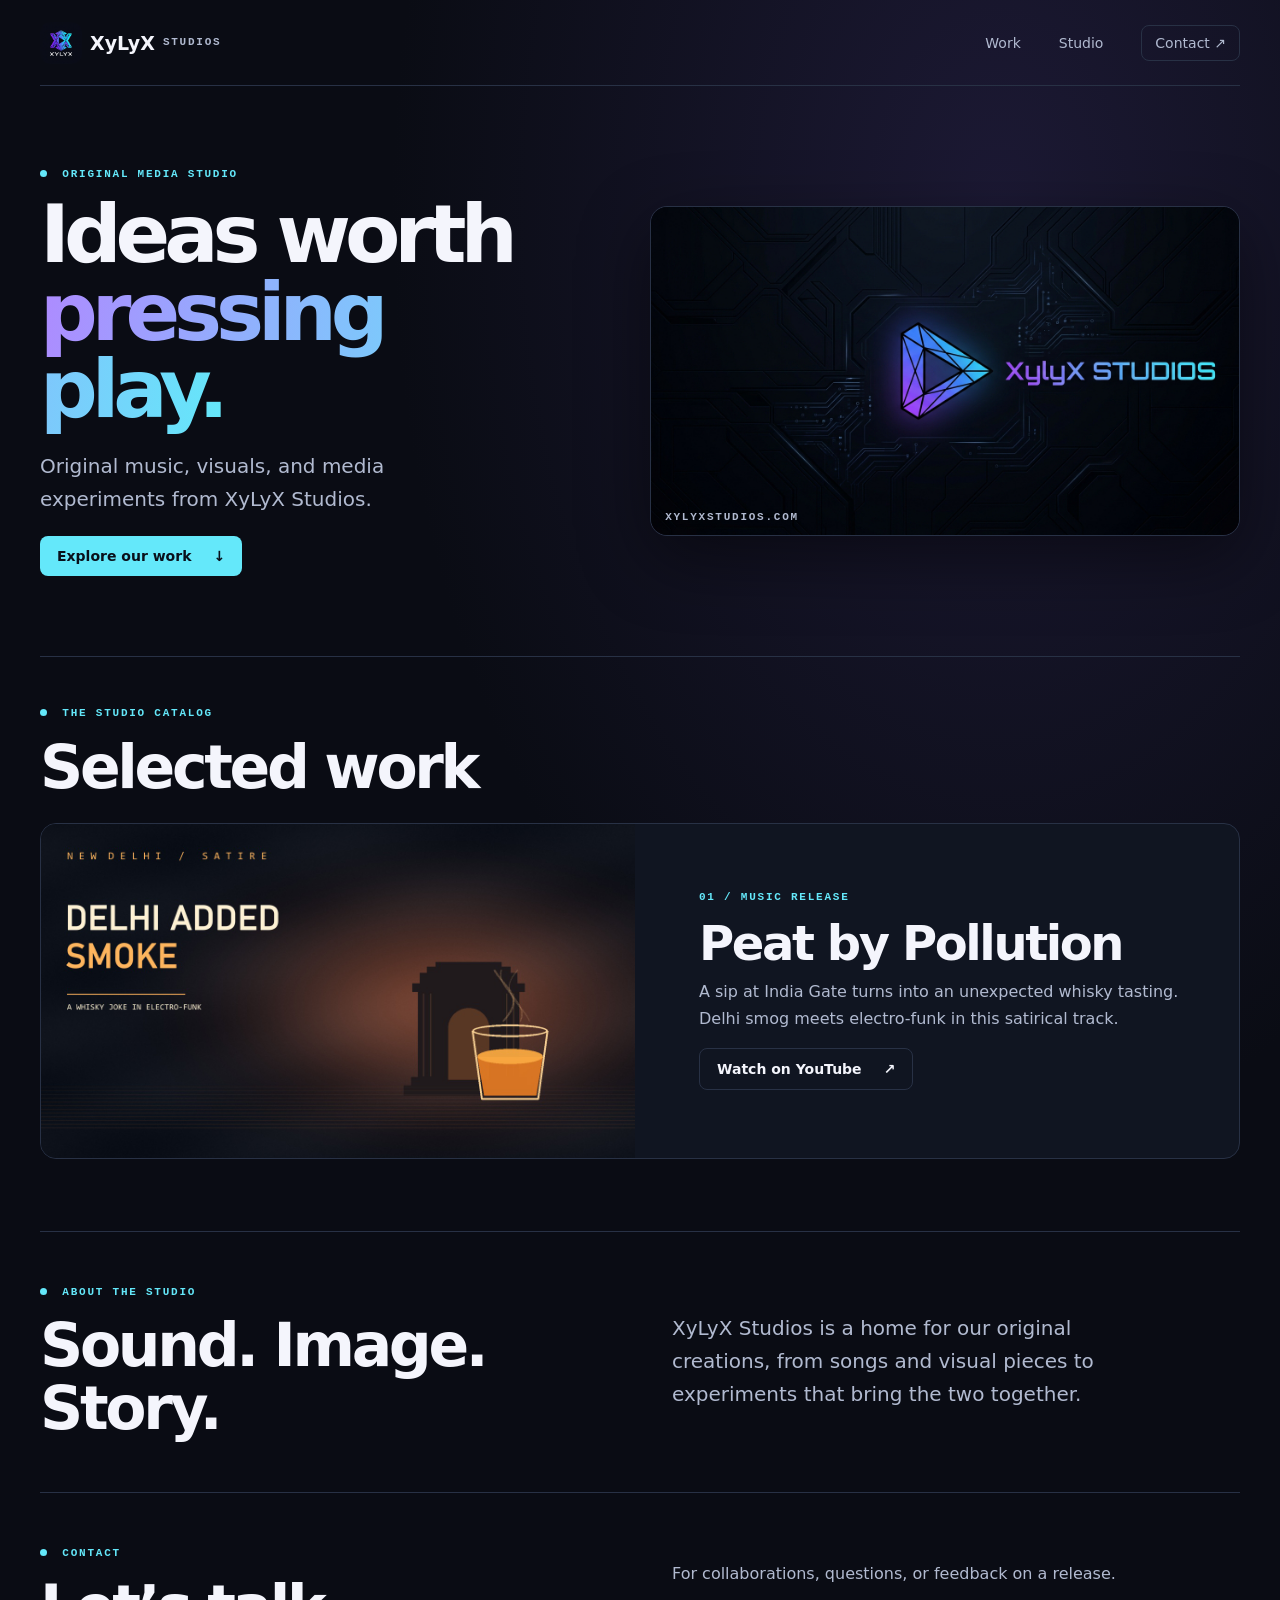
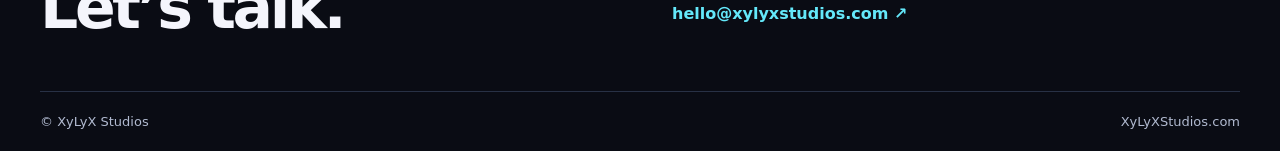
==== index.html @ bdc84397 "Build XyLyX Studios media homepage" ====
<!doctype html>
<html lang="en">
<head>
<meta charset="utf-8">
<meta name="viewport" content="width=device-width,initial-scale=1">
<title>XyLyX Studios — Music, visuals & media</title>
<meta name="description" content="Explore original music, visuals and creative media from XyLyX Studios.">
<link rel="icon" href="assets/logo.jpg">
<link rel="stylesheet" href="style.css">
</head>
<body>
<a class="skip" href="#work">Skip to work</a>
<header class="shell top">
<a class="brand" href="#" aria-label="XyLyX Studios home"><img src="assets/logo.jpg" alt="">XyLyX <span>STUDIOS</span></a>
<nav aria-label="Main navigation"><a href="#work">Work</a><a href="#studio">Studio</a><a class="contact" href="#contact">Contact ↗</a></nav>
</header>
<main class="shell">
<section class="hero" aria-labelledby="hero-title">
<div class="hero-copy"><p class="eyebrow"><i></i> ORIGINAL MEDIA STUDIO</p><h1 id="hero-title">Ideas worth<br><em>pressing play.</em></h1><p class="lead">Original music, visuals, and media experiments from XyLyX Studios.</p><a class="button primary" href="#work">Explore our work <span aria-hidden="true">↓</span></a></div>
<div class="hero-art"><img src="assets/studio.jpg" alt="XyLyX Studios faceted play mark and wordmark against a circuit-board pattern" fetchpriority="high"><span aria-hidden="true">XYLYXSTUDIOS.COM</span></div>
</section>
<section id="work" class="work" aria-labelledby="work-title">
<p class="eyebrow"><i></i> THE STUDIO CATALOG</p><h2 id="work-title">Selected work</h2>
<div class="projects">
<article class="project">
<img class="cover" src="assets/peat.jpg" alt="A whisky glass in front of a hazy India Gate. The artwork reads Delhi Added Smoke." loading="lazy">
<div class="project-copy"><p class="eyebrow">01 / MUSIC RELEASE</p><h3>Peat by Pollution</h3><p>A sip at India Gate turns into an unexpected whisky tasting. Delhi smog meets electro-funk in this satirical track.</p><a class="button secondary" href="https://youtu.be/Ekf4F988dWw">Watch on YouTube <span aria-hidden="true">↗</span></a></div>
</article>
</div>
</section>
<section id="studio" class="split" aria-labelledby="studio-title"><div><p class="eyebrow"><i></i> ABOUT THE STUDIO</p><h2 id="studio-title">Sound. Image. Story.</h2></div><p class="lead">XyLyX Studios is a home for our original creations, from songs and visual pieces to experiments that bring the two together.</p></section>
<section id="contact" class="split contact-block" aria-labelledby="contact-title"><div><p class="eyebrow"><i></i> CONTACT</p><h2 id="contact-title">Let’s talk.</h2></div><div><p>For collaborations, questions, or feedback on a release.</p><a class="mail" href="mailto:hello@xylyxstudios.com">hello@xylyxstudios.com <span aria-hidden="true">↗</span></a></div></section>
</main>
<footer class="shell footer"><span>© XyLyX Studios</span><a href="https://xylyxstudios.com">XyLyXStudios.com</a></footer>
</body>
</html>
---- style.css ----
:root{color-scheme:dark;--bg:#0a0c14;--panel:#101521;--text:#f4f5fc;--muted:#b1bad0;--line:#283145;--cyan:#64e8fa;--violet:#ae8aff;font-family:system-ui,sans-serif}*{box-sizing:border-box}body{margin:0;background:radial-gradient(ellipse at 78% 12%,#1c1934 0%,transparent 43%),var(--bg);color:var(--text)}a{color:inherit;text-decoration:none}a:focus-visible{outline:2px solid var(--cyan);outline-offset:5px}.shell{width:min(1200px,calc(100% - 72px));margin-inline:auto}.top,.footer,nav,.brand{display:flex;align-items:center}.top,.footer{justify-content:space-between;gap:18px}.top{min-height:86px;border-bottom:1px solid var(--line)}.brand{gap:8px;font-size:19px;font-weight:800}.brand img{width:42px;border-radius:10px}.brand span,.eyebrow,.hero-art span{font:600 11px/1.5 ui-monospace,monospace;letter-spacing:.16em}.brand span,nav,.footer,.hero-art span{color:var(--muted)}nav{gap:clamp(14px,3vw,38px);font-size:14px}.contact{border:1px solid var(--line);padding:9px 13px;border-radius:8px}.hero,.project,.split{display:grid;align-items:center;gap:clamp(22px,5vw,70px)}.hero{grid-template-columns:1fr 1.08fr;min-height:570px;padding-block:66px}.eyebrow{color:var(--cyan);margin:0 0 14px}.eyebrow i{display:inline-block;width:7px;height:7px;border-radius:50%;background:var(--cyan);margin-right:7px}h1,h2,h3,p{margin-top:0}h1{font-size:clamp(43px,6.3vw,94px);line-height:.96;letter-spacing:-.075em;margin-bottom:22px}h1 em{font-style:normal;color:var(--violet);background:linear-gradient(100deg,var(--violet),var(--cyan));background-clip:text;-webkit-text-fill-color:transparent}.lead,p{color:var(--muted);line-height:1.65}.lead{max-width:37ch;font-size:clamp(16px,2vw,20px)}.button{display:inline-flex;align-items:center;justify-content:space-between;gap:22px;border-radius:8px;padding:12px 17px;font-size:14px;font-weight:750}.primary{background:var(--cyan);color:#09101b}.secondary{border:1px solid var(--line)}.button:hover,.contact:hover{box-shadow:0 0 0 2px var(--violet)}.hero-art{position:relative;overflow:hidden;border-radius:17px;border:1px solid var(--line);box-shadow:0 22px 70px #0007}.hero-art img,.cover{display:block;width:100%;height:auto}.hero-art span{position:absolute;bottom:10px;left:14px}.work{padding:48px 0 72px;border-top:1px solid var(--line)}h2{font-size:clamp(32px,5vw,60px);letter-spacing:-.055em;line-height:1.05;margin-bottom:24px}.projects{display:grid;gap:20px}.project{grid-template-columns:1.1fr 1fr;overflow:hidden;border:1px solid var(--line);border-radius:16px;background:var(--panel)}.project-copy{padding:24px 26px 26px 0}.project h3{font-size:clamp(25px,4vw,48px);line-height:1;letter-spacing:-.05em;margin-bottom:12px}.split{grid-template-columns:1fr 1fr;border-top:1px solid var(--line);padding-block:52px}.split h2,.split p:last-child{margin-bottom:0}.contact-block{border-bottom:1px solid var(--line)}.mail{color:var(--cyan);font-weight:700;overflow-wrap:anywhere}.footer{padding-block:22px;font-size:13px}.skip{position:absolute;top:8px;left:8px;transform:translateY(-200%);background:var(--bg);padding:10px;z-index:2}.skip:focus{transform:none}@media(max-width:720px){.shell{width:calc(100% - 34px)}.top{min-height:67px}.brand span{display:none}.brand img{width:32px}.hero,.project,.split{grid-template-columns:1fr}.hero{padding-block:44px;min-height:auto}.project-copy{padding:0 19px 22px}.split{gap:15px;padding-block:38px}}@media(max-width:345px){nav{gap:10px}.contact{padding:6px}}
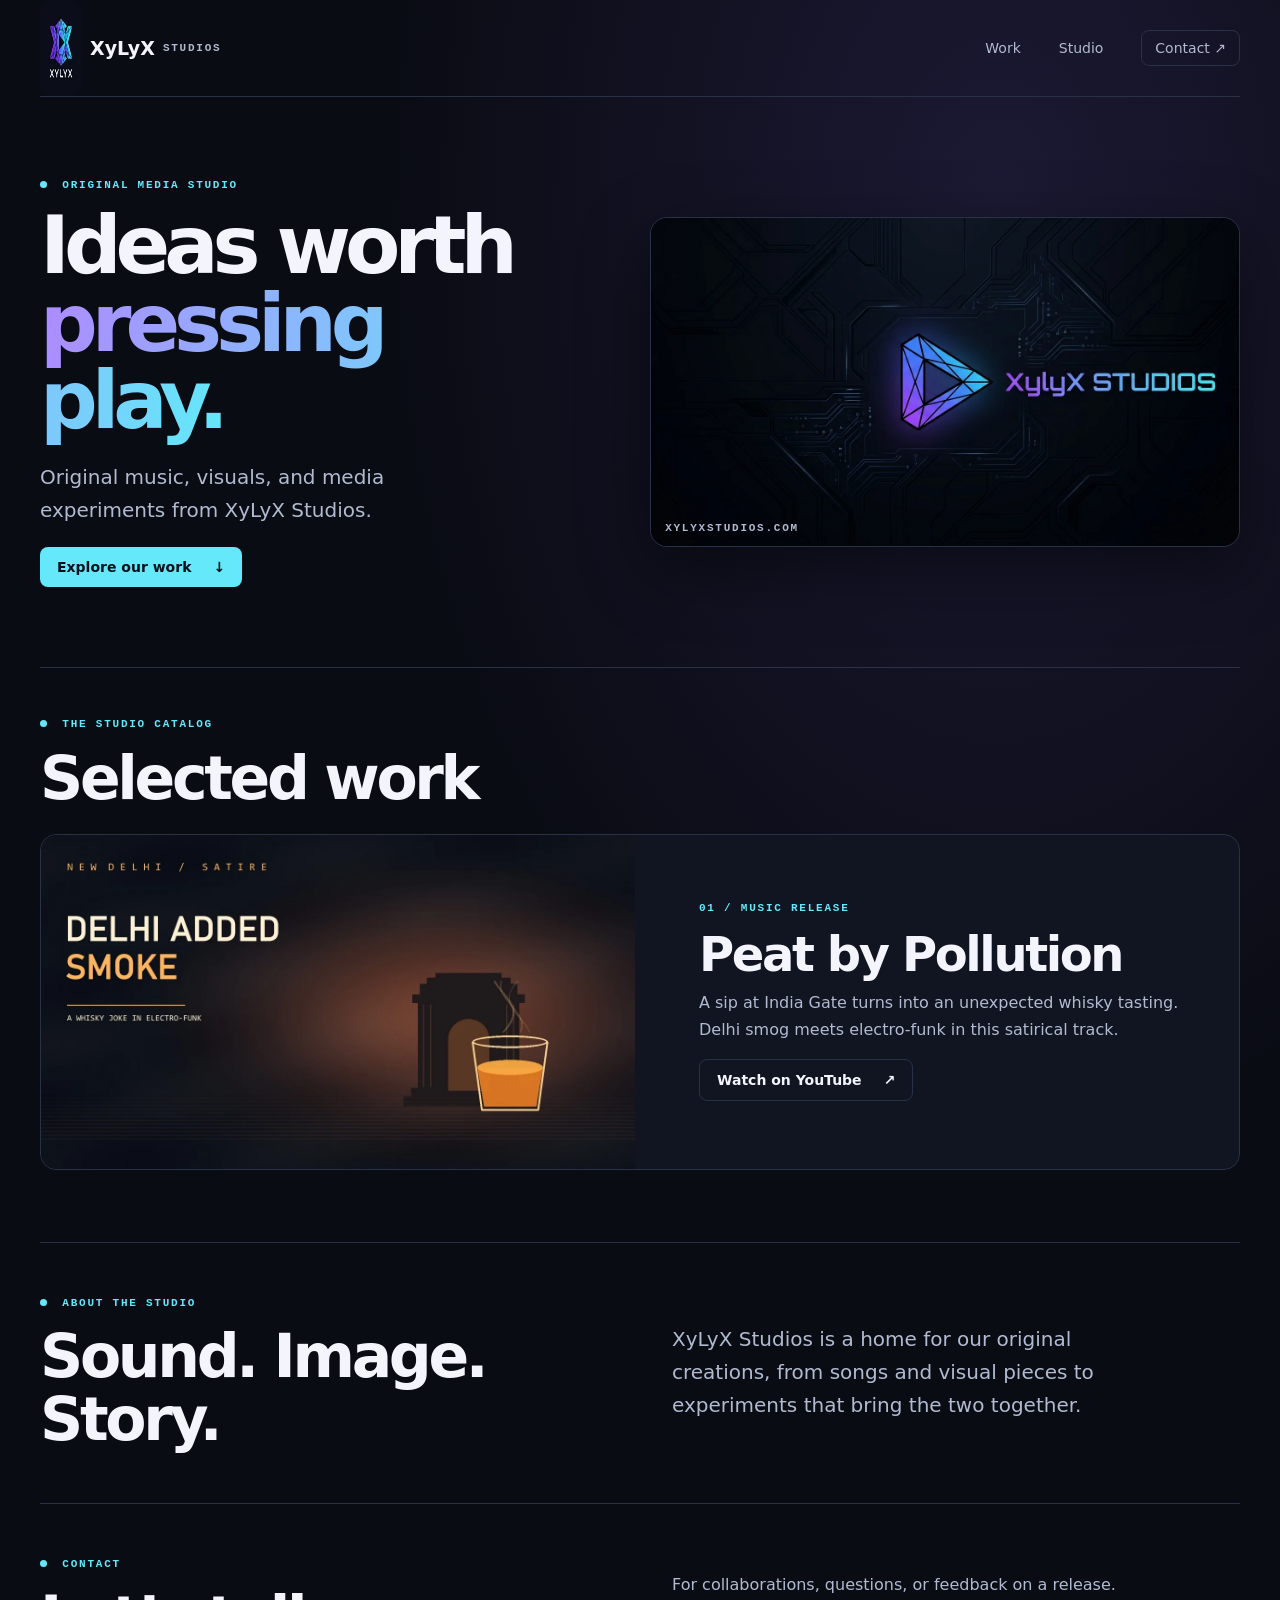
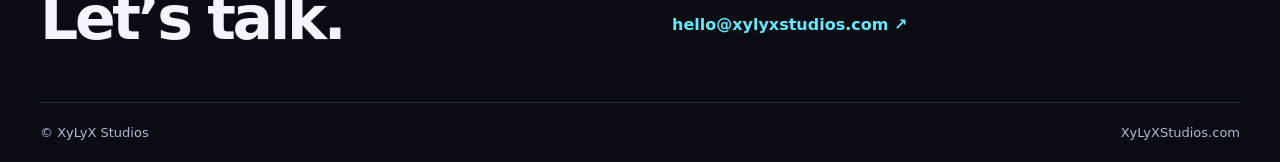
==== commit 896ecdb7: "Improve studio search metadata and image performance" ====
--- a/index.html
+++ b/index.html
@@ -3,28 +3,63 @@
 <head>
 <meta charset="utf-8">
 <meta name="viewport" content="width=device-width,initial-scale=1">
-<title>XyLyX Studios — Music, visuals & media</title>
+<title>XyLyX Studios | Original Music, Visuals &amp; Media Experiments</title>
 <meta name="description" content="Explore original music, visuals and creative media from XyLyX Studios.">
 <link rel="icon" href="assets/logo.jpg">
 <link rel="stylesheet" href="style.css">
+<link rel="canonical" href="https://xylyxstudios.com/">
+<meta property="og:type" content="website">
+<meta property="og:site_name" content="XyLyX Studios">
+<meta property="og:title" content="XyLyX Studios | Original Music, Visuals &amp; Media">
+<meta property="og:description" content="Explore original music, visuals and creative media from XyLyX Studios.">
+<meta property="og:url" content="https://xylyxstudios.com/">
+<meta property="og:image" content="https://xylyxstudios.com/assets/studio.jpg">
+<meta property="og:image:alt" content="XyLyX Studios wordmark on a dark circuit board">
+<meta name="twitter:card" content="summary_large_image">
+<meta name="twitter:title" content="XyLyX Studios | Original Music, Visuals &amp; Media">
+<meta name="twitter:description" content="Explore original music, visuals and creative media from XyLyX Studios.">
+<meta name="twitter:image" content="https://xylyxstudios.com/assets/studio.jpg">
+<meta name="twitter:image:alt" content="XyLyX Studios wordmark on a dark circuit board">
+<script type="application/ld+json">
+{
+  "@context": "https://schema.org",
+  "@graph": [
+    {
+      "@type": "Organization",
+      "@id": "https://xylyxstudios.com/#studio",
+      "name": "XyLyX Studios",
+      "url": "https://xylyxstudios.com/",
+      "logo": "https://xylyxstudios.com/assets/logo.jpg"
+    },
+    {
+      "@type": "WebSite",
+      "name": "XyLyX Studios",
+      "url": "https://xylyxstudios.com/",
+      "publisher": {
+        "@id": "https://xylyxstudios.com/#studio"
+      }
+    }
+  ]
+}
+</script>
 </head>
 <body>
 <a class="skip" href="#work">Skip to work</a>
 <header class="shell top">
-<a class="brand" href="#" aria-label="XyLyX Studios home"><img src="assets/logo.jpg" alt="">XyLyX <span>STUDIOS</span></a>
+<a class="brand" href="#" aria-label="XyLyX Studios home"><img src="assets/logo.webp" width="96" height="96" alt="">XyLyX <span>STUDIOS</span></a>
 <nav aria-label="Main navigation"><a href="#work">Work</a><a href="#studio">Studio</a><a class="contact" href="#contact">Contact ↗</a></nav>
 </header>
 <main class="shell">
 <section class="hero" aria-labelledby="hero-title">
 <div class="hero-copy"><p class="eyebrow"><i></i> ORIGINAL MEDIA STUDIO</p><h1 id="hero-title">Ideas worth<br><em>pressing play.</em></h1><p class="lead">Original music, visuals, and media experiments from XyLyX Studios.</p><a class="button primary" href="#work">Explore our work <span aria-hidden="true">↓</span></a></div>
-<div class="hero-art"><img src="assets/studio.jpg" alt="XyLyX Studios faceted play mark and wordmark against a circuit-board pattern" fetchpriority="high"><span aria-hidden="true">XYLYXSTUDIOS.COM</span></div>
+<div class="hero-art"><img src="assets/studio.webp" width="1376" height="768" alt="XyLyX Studios faceted play mark and wordmark against a circuit-board pattern" fetchpriority="high"><span aria-hidden="true">XYLYXSTUDIOS.COM</span></div>
 </section>
 <section id="work" class="work" aria-labelledby="work-title">
 <p class="eyebrow"><i></i> THE STUDIO CATALOG</p><h2 id="work-title">Selected work</h2>
 <div class="projects">
 <article class="project">
-<img class="cover" src="assets/peat.jpg" alt="A whisky glass in front of a hazy India Gate. The artwork reads Delhi Added Smoke." loading="lazy">
-<div class="project-copy"><p class="eyebrow">01 / MUSIC RELEASE</p><h3>Peat by Pollution</h3><p>A sip at India Gate turns into an unexpected whisky tasting. Delhi smog meets electro-funk in this satirical track.</p><a class="button secondary" href="https://youtu.be/Ekf4F988dWw">Watch on YouTube <span aria-hidden="true">↗</span></a></div>
+<img class="cover" src="assets/peat.webp" width="1280" height="720" alt="A whisky glass in front of a hazy India Gate. The artwork reads Delhi Added Smoke." loading="lazy">
+<div class="project-copy"><p class="eyebrow">01 / MUSIC RELEASE</p><h3><a href="peat-by-pollution/">Peat by Pollution</a></h3><p>A sip at India Gate turns into an unexpected whisky tasting. Delhi smog meets electro-funk in this satirical track.</p><a class="button secondary" href="https://youtu.be/Ekf4F988dWw">Watch on YouTube <span aria-hidden="true">↗</span></a></div>
 </article>
 </div>
 </section>
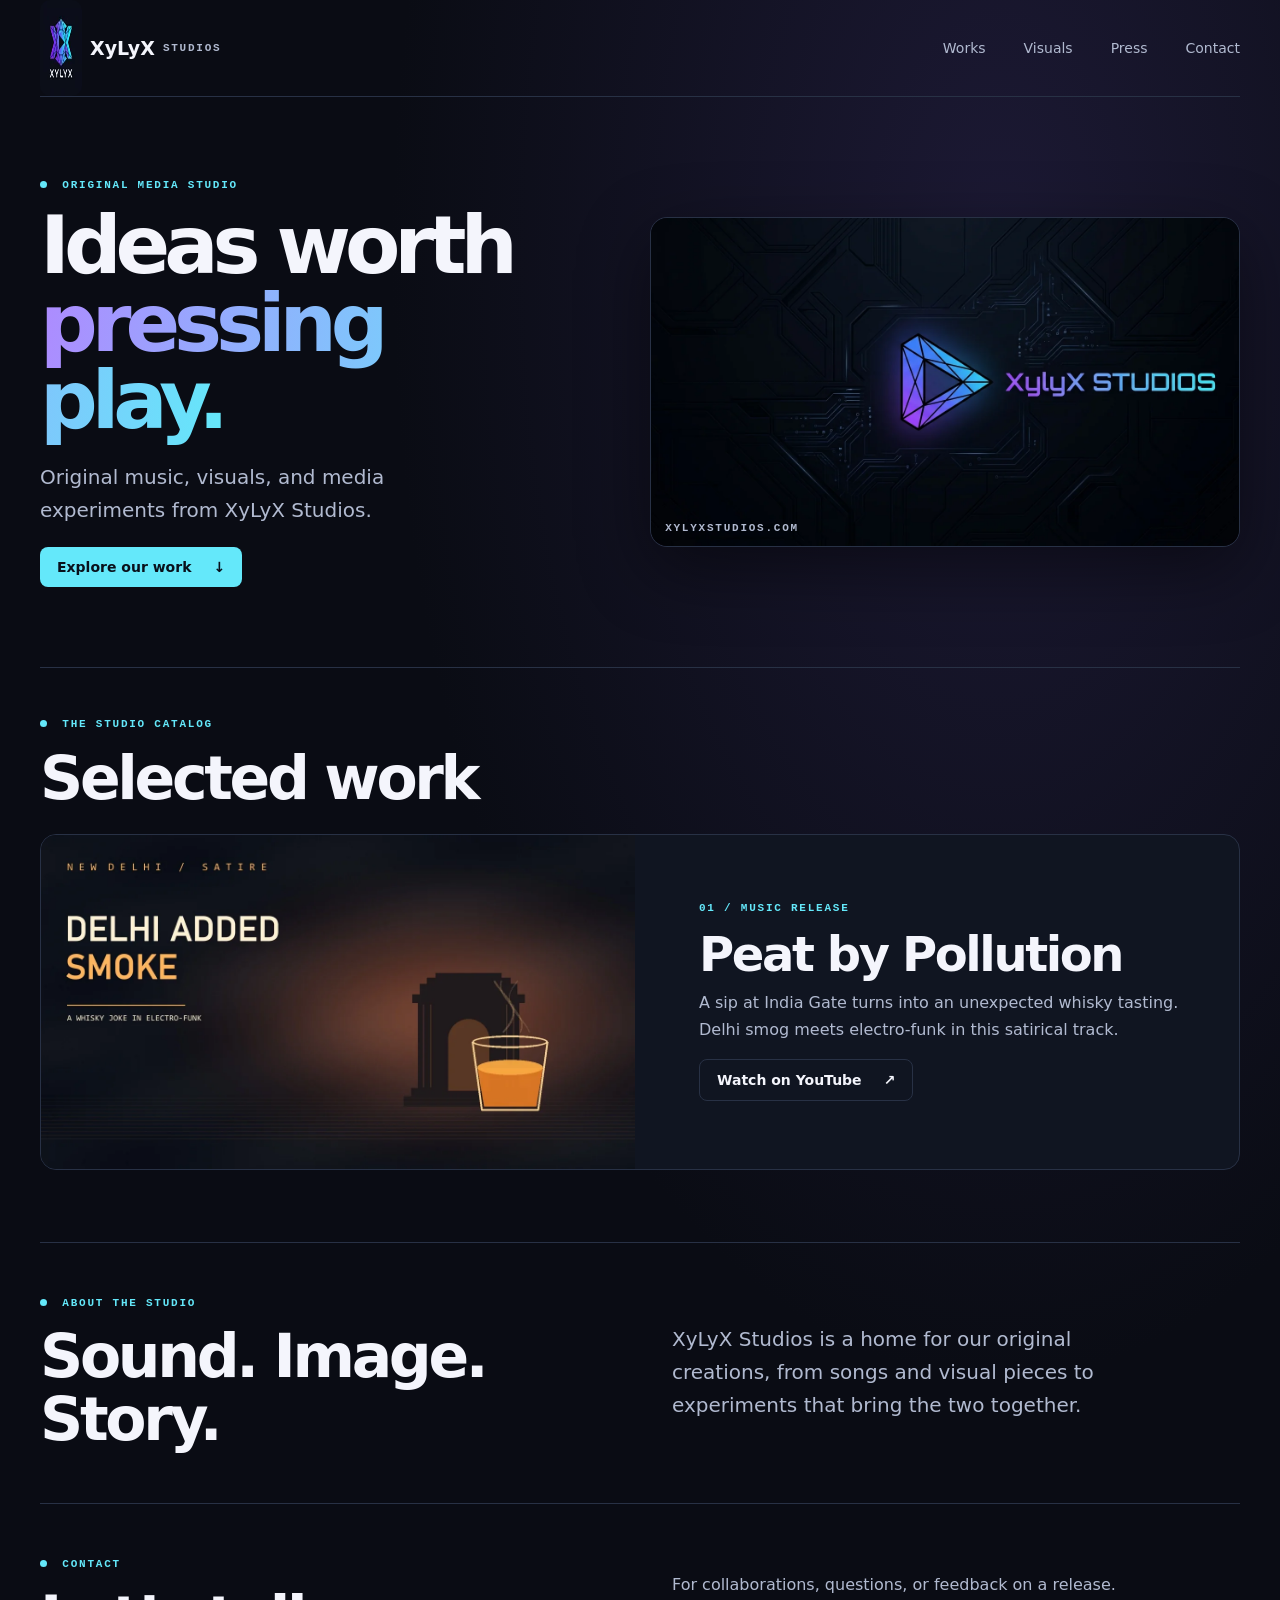
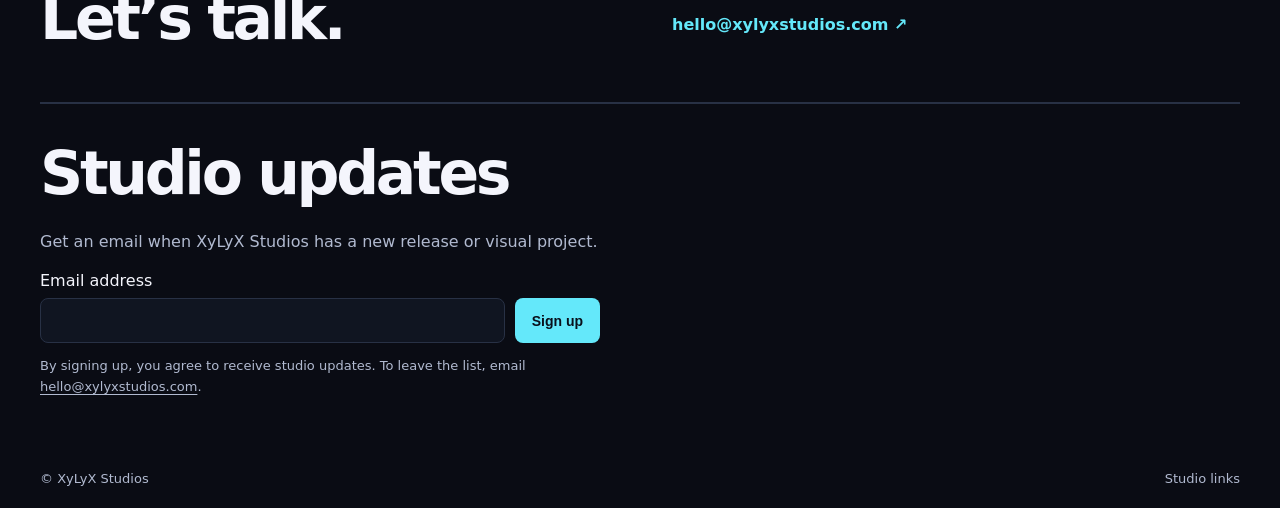
==== commit 1aed5c3d: "Add works, newsletter, press kit and studio links" ====
--- a/index.html
+++ b/index.html
@@ -47,7 +47,7 @@
 <a class="skip" href="#work">Skip to work</a>
 <header class="shell top">
 <a class="brand" href="#" aria-label="XyLyX Studios home"><img src="assets/logo.webp" width="96" height="96" alt="">XyLyX <span>STUDIOS</span></a>
-<nav aria-label="Main navigation"><a href="#work">Work</a><a href="#studio">Studio</a><a class="contact" href="#contact">Contact ↗</a></nav>
+<nav aria-label="Main navigation"><a href="/works/">Works</a><a href="/visuals/">Visuals</a><a href="/press/">Press</a><a href="/contact/">Contact</a></nav>
 </header>
 <main class="shell">
 <section class="hero" aria-labelledby="hero-title">
@@ -65,7 +65,16 @@
 </section>
 <section id="studio" class="split" aria-labelledby="studio-title"><div><p class="eyebrow"><i></i> ABOUT THE STUDIO</p><h2 id="studio-title">Sound. Image. Story.</h2></div><p class="lead">XyLyX Studios is a home for our original creations, from songs and visual pieces to experiments that bring the two together.</p></section>
 <section id="contact" class="split contact-block" aria-labelledby="contact-title"><div><p class="eyebrow"><i></i> CONTACT</p><h2 id="contact-title">Let’s talk.</h2></div><div><p>For collaborations, questions, or feedback on a release.</p><a class="mail" href="mailto:hello@xylyxstudios.com">hello@xylyxstudios.com <span aria-hidden="true">↗</span></a></div></section>
-</main>
-<footer class="shell footer"><span>© XyLyX Studios</span><a href="https://xylyxstudios.com">XyLyXStudios.com</a></footer>
+<section class="signup" aria-label="Studio newsletter">
+<h2>Studio updates</h2>
+<p>Get an email when XyLyX Studios has a new release or visual project.</p>
+<form name="newsletter" method="POST" action="/subscribed/" data-netlify="true" netlify-honeypot="bot-field">
+<input type="hidden" name="form-name" value="newsletter">
+<p hidden><label>Leave this field empty <input name="bot-field"></label></p>
+<label for="newsletter-email">Email address</label>
+<div class="signup-row"><input id="newsletter-email" name="email" type="email" autocomplete="email" required><button class="button primary" type="submit">Sign up</button></div>
+<p class="signup-note">By signing up, you agree to receive studio updates. To leave the list, email <a href="mailto:hello@xylyxstudios.com">hello@xylyxstudios.com</a>.</p>
+</form></section></main>
+<footer class="shell footer"><span>© XyLyX Studios</span><a href="/links/">Studio links</a></footer>
 </body>
 </html>
--- a/style.css
+++ b/style.css
@@ -1 +1,3 @@
 :root{color-scheme:dark;--bg:#0a0c14;--panel:#101521;--text:#f4f5fc;--muted:#b1bad0;--line:#283145;--cyan:#64e8fa;--violet:#ae8aff;font-family:system-ui,sans-serif}*{box-sizing:border-box}body{margin:0;background:radial-gradient(ellipse at 78% 12%,#1c1934 0%,transparent 43%),var(--bg);color:var(--text)}a{color:inherit;text-decoration:none}a:focus-visible{outline:2px solid var(--cyan);outline-offset:5px}.shell{width:min(1200px,calc(100% - 72px));margin-inline:auto}.top,.footer,nav,.brand{display:flex;align-items:center}.top,.footer{justify-content:space-between;gap:18px}.top{min-height:86px;border-bottom:1px solid var(--line)}.brand{gap:8px;font-size:19px;font-weight:800}.brand img{width:42px;border-radius:10px}.brand span,.eyebrow,.hero-art span{font:600 11px/1.5 ui-monospace,monospace;letter-spacing:.16em}.brand span,nav,.footer,.hero-art span{color:var(--muted)}nav{gap:clamp(14px,3vw,38px);font-size:14px}.contact{border:1px solid var(--line);padding:9px 13px;border-radius:8px}.hero,.project,.split{display:grid;align-items:center;gap:clamp(22px,5vw,70px)}.hero{grid-template-columns:1fr 1.08fr;min-height:570px;padding-block:66px}.eyebrow{color:var(--cyan);margin:0 0 14px}.eyebrow i{display:inline-block;width:7px;height:7px;border-radius:50%;background:var(--cyan);margin-right:7px}h1,h2,h3,p{margin-top:0}h1{font-size:clamp(43px,6.3vw,94px);line-height:.96;letter-spacing:-.075em;margin-bottom:22px}h1 em{font-style:normal;color:var(--violet);background:linear-gradient(100deg,var(--violet),var(--cyan));background-clip:text;-webkit-text-fill-color:transparent}.lead,p{color:var(--muted);line-height:1.65}.lead{max-width:37ch;font-size:clamp(16px,2vw,20px)}.button{display:inline-flex;align-items:center;justify-content:space-between;gap:22px;border-radius:8px;padding:12px 17px;font-size:14px;font-weight:750}.primary{background:var(--cyan);color:#09101b}.secondary{border:1px solid var(--line)}.button:hover,.contact:hover{box-shadow:0 0 0 2px var(--violet)}.hero-art{position:relative;overflow:hidden;border-radius:17px;border:1px solid var(--line);box-shadow:0 22px 70px #0007}.hero-art img,.cover{display:block;width:100%;height:auto}.hero-art span{position:absolute;bottom:10px;left:14px}.work{padding:48px 0 72px;border-top:1px solid var(--line)}h2{font-size:clamp(32px,5vw,60px);letter-spacing:-.055em;line-height:1.05;margin-bottom:24px}.projects{display:grid;gap:20px}.project{grid-template-columns:1.1fr 1fr;overflow:hidden;border:1px solid var(--line);border-radius:16px;background:var(--panel)}.project-copy{padding:24px 26px 26px 0}.project h3{font-size:clamp(25px,4vw,48px);line-height:1;letter-spacing:-.05em;margin-bottom:12px}.split{grid-template-columns:1fr 1fr;border-top:1px solid var(--line);padding-block:52px}.split h2,.split p:last-child{margin-bottom:0}.contact-block{border-bottom:1px solid var(--line)}.mail{color:var(--cyan);font-weight:700;overflow-wrap:anywhere}.footer{padding-block:22px;font-size:13px}.skip{position:absolute;top:8px;left:8px;transform:translateY(-200%);background:var(--bg);padding:10px;z-index:2}.skip:focus{transform:none}@media(max-width:720px){.shell{width:calc(100% - 34px)}.top{min-height:67px}.brand span{display:none}.brand img{width:32px}.hero,.project,.split{grid-template-columns:1fr}.hero{padding-block:44px;min-height:auto}.project-copy{padding:0 19px 22px}.split{gap:15px;padding-block:38px}}@media(max-width:345px){nav{gap:10px}.contact{padding:6px}}
+
+.subpage{padding-block:clamp(38px,7vw,85px)}.subpage h1{font-size:clamp(45px,7vw,88px)}.subpage .lead{margin-bottom:32px}.media-section,.signup{border-top:1px solid var(--line);padding-block:38px}.release-player{display:block;width:min(100%,800px);height:auto;aspect-ratio:16/9;border:0;background:var(--panel);margin-bottom:16px}.media-section a,.resource-list a,.signup-note a{text-decoration:underline;text-underline-offset:.2em}.signup form{max-width:560px}.signup label{display:block;margin-bottom:8px}.signup-row{display:flex;gap:10px;flex-wrap:wrap}.signup-row input{min-width:0;flex:1 1 220px;padding:12px;border:1px solid var(--line);border-radius:8px;background:var(--panel);font:inherit;color:var(--text)}.signup-row button{border:0;cursor:pointer}.signup-note{font-size:13px;margin-top:12px}.signup-row :focus-visible{outline:2px solid var(--cyan);outline-offset:3px}.resource-list,.link-list{padding:0;list-style:none}.resource-list li+li{margin-top:12px}.link-list{max-width:560px;display:grid;gap:12px}.link-list a{display:flex;justify-content:space-between;border:1px solid var(--line);border-radius:8px;padding:16px;background:var(--panel)}.link-list a:hover{border-color:var(--cyan)}@media(max-width:560px){.top{flex-wrap:wrap;gap:8px;padding-block:10px}.top nav{width:100%;justify-content:space-between}.top nav a{padding-block:7px}}
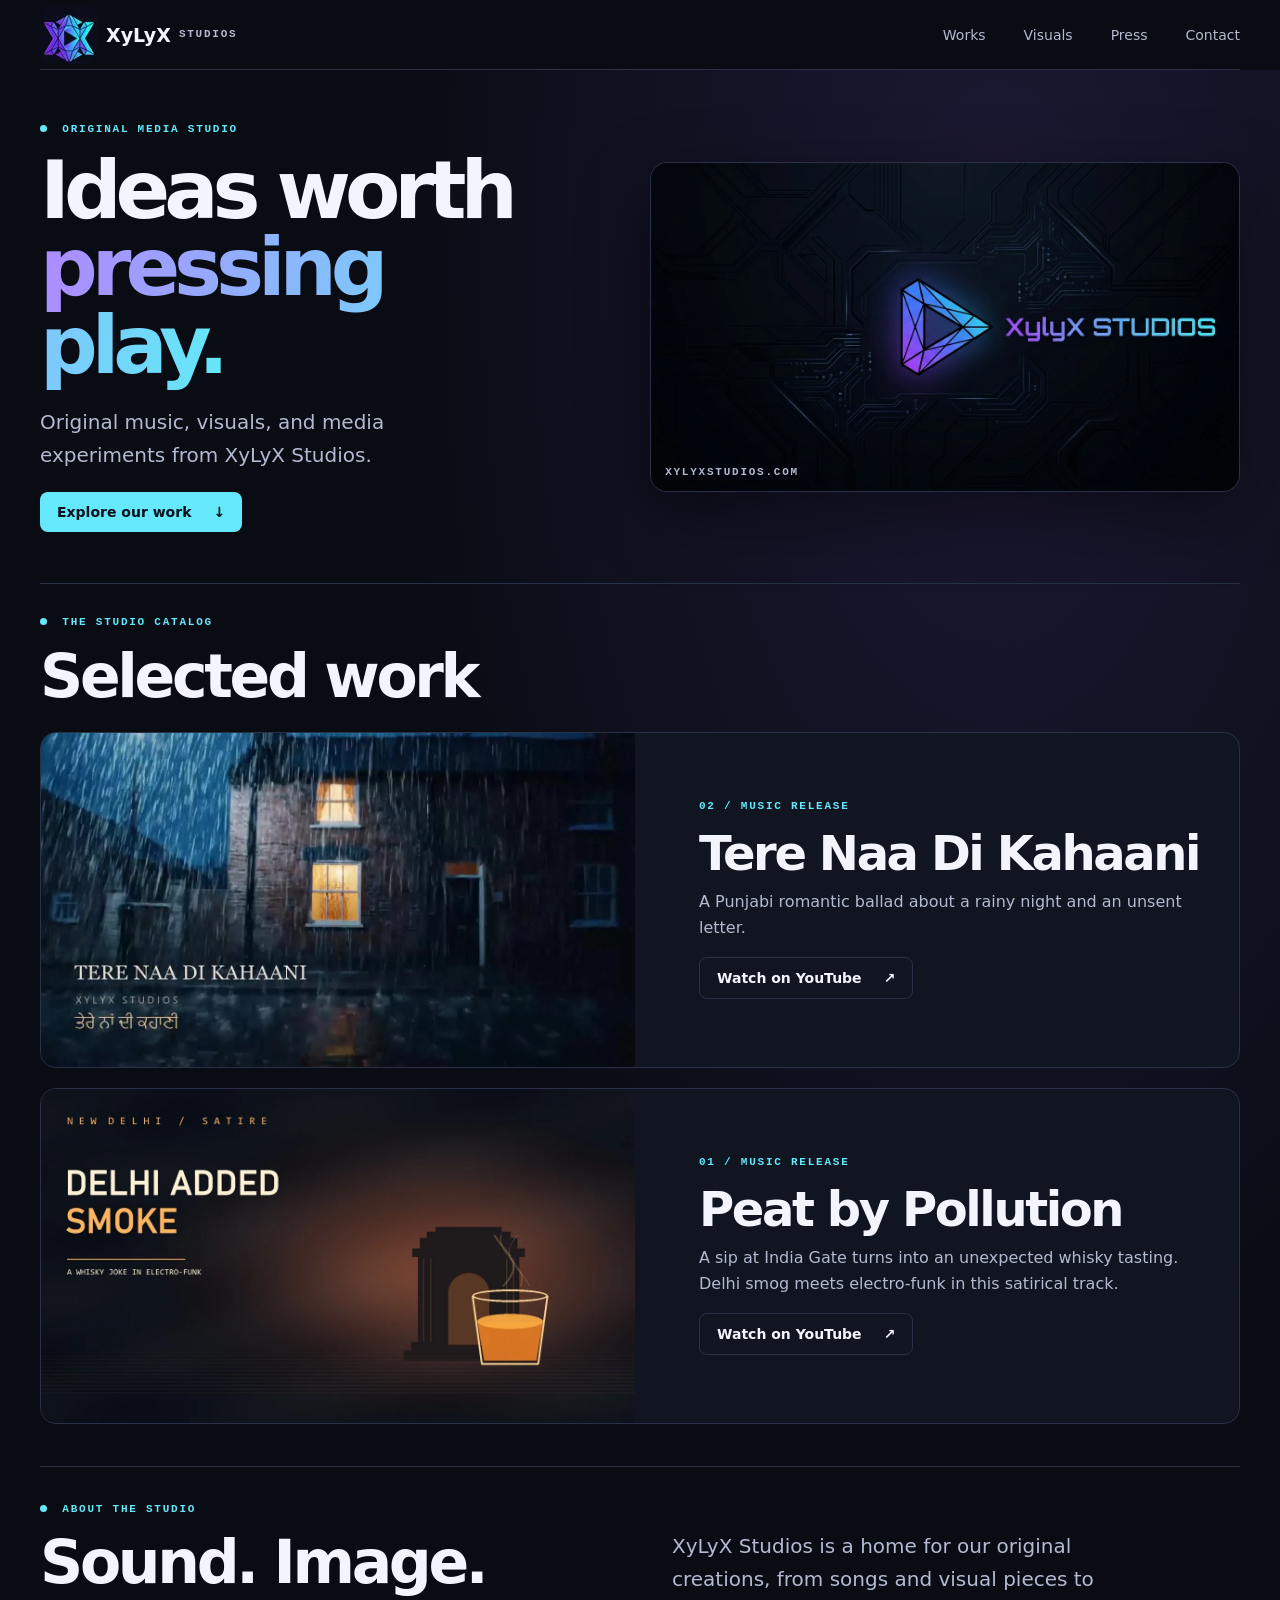
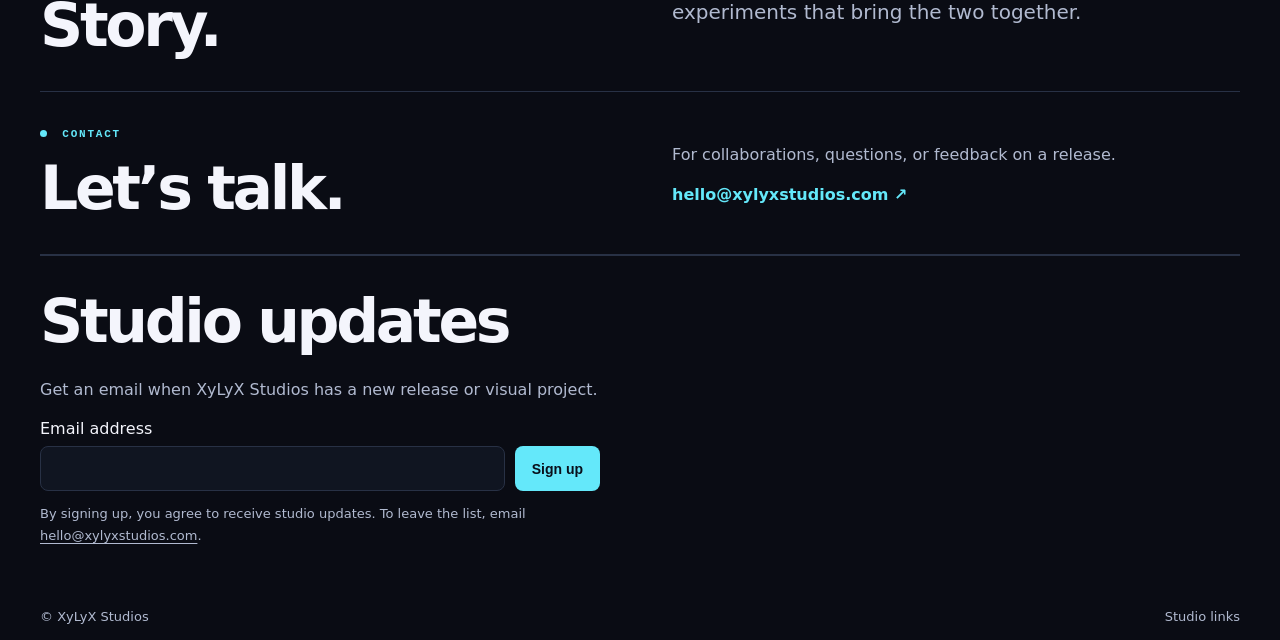
==== commit b31fccd0: "Publish Tere Naa Di Kahaani release" ====
--- a/index.html
+++ b/index.html
@@ -58,6 +58,10 @@
 <p class="eyebrow"><i></i> THE STUDIO CATALOG</p><h2 id="work-title">Selected work</h2>
 <div class="projects">
 <article class="project">
+<img class="cover" src="/assets/tere-naa-di-kahaani.webp" width="1280" height="720" alt="Tere Naa Di Kahaani title over a rainy night" loading="lazy">
+<div class="project-copy"><p class="eyebrow">02 / MUSIC RELEASE</p><h3><a href="/tere-naa-di-kahaani/">Tere Naa Di Kahaani</a></h3><p>A Punjabi romantic ballad about a rainy night and an unsent letter.</p><a class="button secondary" href="https://youtu.be/a_BpDMSbcS8">Watch on YouTube <span aria-hidden="true">↗</span></a></div>
+</article>
+<article class="project">
 <img class="cover" src="assets/peat.webp" width="1280" height="720" alt="A whisky glass in front of a hazy India Gate. The artwork reads Delhi Added Smoke." loading="lazy">
 <div class="project-copy"><p class="eyebrow">01 / MUSIC RELEASE</p><h3><a href="peat-by-pollution/">Peat by Pollution</a></h3><p>A sip at India Gate turns into an unexpected whisky tasting. Delhi smog meets electro-funk in this satirical track.</p><a class="button secondary" href="https://youtu.be/Ekf4F988dWw">Watch on YouTube <span aria-hidden="true">↗</span></a></div>
 </article>
@@ -77,4 +81,4 @@
 </form></section></main>
 <footer class="shell footer"><span>© XyLyX Studios</span><a href="/links/">Studio links</a></footer>
 </body>
-</html>
+</html>
--- a/style.css
+++ b/style.css
@@ -1,3 +1,25 @@
-:root{color-scheme:dark;--bg:#0a0c14;--panel:#101521;--text:#f4f5fc;--muted:#b1bad0;--line:#283145;--cyan:#64e8fa;--violet:#ae8aff;font-family:system-ui,sans-serif}*{box-sizing:border-box}body{margin:0;background:radial-gradient(ellipse at 78% 12%,#1c1934 0%,transparent 43%),var(--bg);color:var(--text)}a{color:inherit;text-decoration:none}a:focus-visible{outline:2px solid var(--cyan);outline-offset:5px}.shell{width:min(1200px,calc(100% - 72px));margin-inline:auto}.top,.footer,nav,.brand{display:flex;align-items:center}.top,.footer{justify-content:space-between;gap:18px}.top{min-height:86px;border-bottom:1px solid var(--line)}.brand{gap:8px;font-size:19px;font-weight:800}.brand img{width:42px;border-radius:10px}.brand span,.eyebrow,.hero-art span{font:600 11px/1.5 ui-monospace,monospace;letter-spacing:.16em}.brand span,nav,.footer,.hero-art span{color:var(--muted)}nav{gap:clamp(14px,3vw,38px);font-size:14px}.contact{border:1px solid var(--line);padding:9px 13px;border-radius:8px}.hero,.project,.split{display:grid;align-items:center;gap:clamp(22px,5vw,70px)}.hero{grid-template-columns:1fr 1.08fr;min-height:570px;padding-block:66px}.eyebrow{color:var(--cyan);margin:0 0 14px}.eyebrow i{display:inline-block;width:7px;height:7px;border-radius:50%;background:var(--cyan);margin-right:7px}h1,h2,h3,p{margin-top:0}h1{font-size:clamp(43px,6.3vw,94px);line-height:.96;letter-spacing:-.075em;margin-bottom:22px}h1 em{font-style:normal;color:var(--violet);background:linear-gradient(100deg,var(--violet),var(--cyan));background-clip:text;-webkit-text-fill-color:transparent}.lead,p{color:var(--muted);line-height:1.65}.lead{max-width:37ch;font-size:clamp(16px,2vw,20px)}.button{display:inline-flex;align-items:center;justify-content:space-between;gap:22px;border-radius:8px;padding:12px 17px;font-size:14px;font-weight:750}.primary{background:var(--cyan);color:#09101b}.secondary{border:1px solid var(--line)}.button:hover,.contact:hover{box-shadow:0 0 0 2px var(--violet)}.hero-art{position:relative;overflow:hidden;border-radius:17px;border:1px solid var(--line);box-shadow:0 22px 70px #0007}.hero-art img,.cover{display:block;width:100%;height:auto}.hero-art span{position:absolute;bottom:10px;left:14px}.work{padding:48px 0 72px;border-top:1px solid var(--line)}h2{font-size:clamp(32px,5vw,60px);letter-spacing:-.055em;line-height:1.05;margin-bottom:24px}.projects{display:grid;gap:20px}.project{grid-template-columns:1.1fr 1fr;overflow:hidden;border:1px solid var(--line);border-radius:16px;background:var(--panel)}.project-copy{padding:24px 26px 26px 0}.project h3{font-size:clamp(25px,4vw,48px);line-height:1;letter-spacing:-.05em;margin-bottom:12px}.split{grid-template-columns:1fr 1fr;border-top:1px solid var(--line);padding-block:52px}.split h2,.split p:last-child{margin-bottom:0}.contact-block{border-bottom:1px solid var(--line)}.mail{color:var(--cyan);font-weight:700;overflow-wrap:anywhere}.footer{padding-block:22px;font-size:13px}.skip{position:absolute;top:8px;left:8px;transform:translateY(-200%);background:var(--bg);padding:10px;z-index:2}.skip:focus{transform:none}@media(max-width:720px){.shell{width:calc(100% - 34px)}.top{min-height:67px}.brand span{display:none}.brand img{width:32px}.hero,.project,.split{grid-template-columns:1fr}.hero{padding-block:44px;min-height:auto}.project-copy{padding:0 19px 22px}.split{gap:15px;padding-block:38px}}@media(max-width:345px){nav{gap:10px}.contact{padding:6px}}
+:root{color-scheme:dark;--bg:#0a0c14;--panel:#101521;--text:#f4f5fc;--muted:#b1bad0;--line:#283145;--cyan:#64e8fa;--violet:#ae8aff;font-family:system-ui,sans-serif}*{box-sizing:border-box}body{margin:0;background:radial-gradient(ellipse at 78% 12%,#1c1934 0%,transparent 43%),var(--bg);color:var(--text)}a{color:inherit;text-decoration:none}a:focus-visible{outline:2px solid var(--cyan);outline-offset:5px}.shell{width:min(1200px,calc(100% - 72px));margin-inline:auto}.top,.footer,nav,.brand{display:flex;align-items:center}.top,.footer{justify-content:space-between;gap:18px}.top{min-height:86px;border-bottom:1px solid var(--line)}.brand{gap:8px;font-size:19px;font-weight:800}.brand img{display:block;flex:none;width:58px;height:58px;object-fit:none;object-position:center 24%;border-radius:10px}.brand span,.eyebrow,.hero-art span{font:600 11px/1.5 ui-monospace,monospace;letter-spacing:.16em}.brand span,nav,.footer,.hero-art span{color:var(--muted)}nav{gap:clamp(14px,3vw,38px);font-size:14px}.contact{border:1px solid var(--line);padding:9px 13px;border-radius:8px}.hero,.project,.split{display:grid;align-items:center;gap:clamp(22px,5vw,70px)}.hero{grid-template-columns:1fr 1.08fr;min-height:570px;padding-block:66px}.eyebrow{color:var(--cyan);margin:0 0 14px}.eyebrow i{display:inline-block;width:7px;height:7px;border-radius:50%;background:var(--cyan);margin-right:7px}h1,h2,h3,p{margin-top:0}h1{font-size:clamp(43px,6.3vw,94px);line-height:.96;letter-spacing:-.075em;margin-bottom:22px}h1 em{font-style:normal;color:var(--violet);background:linear-gradient(100deg,var(--violet),var(--cyan));background-clip:text;-webkit-text-fill-color:transparent}.lead,p{color:var(--muted);line-height:1.65}.lead{max-width:37ch;font-size:clamp(16px,2vw,20px)}.button{display:inline-flex;align-items:center;justify-content:space-between;gap:22px;border-radius:8px;padding:12px 17px;font-size:14px;font-weight:750}.primary{background:var(--cyan);color:#09101b}.secondary{border:1px solid var(--line)}.button:hover,.contact:hover{box-shadow:0 0 0 2px var(--violet)}.hero-art{position:relative;overflow:hidden;border-radius:17px;border:1px solid var(--line);box-shadow:0 22px 70px #0007}.hero-art img,.cover{display:block;width:100%;height:auto}.hero-art span{position:absolute;bottom:10px;left:14px}.work{padding:48px 0 72px;border-top:1px solid var(--line)}h2{font-size:clamp(32px,5vw,60px);letter-spacing:-.055em;line-height:1.05;margin-bottom:24px}.projects{display:grid;gap:20px}.project{grid-template-columns:1.1fr 1fr;overflow:hidden;border:1px solid var(--line);border-radius:16px;background:var(--panel)}.project-copy{padding:24px 26px 26px 0}.project h3{font-size:clamp(25px,4vw,48px);line-height:1;letter-spacing:-.05em;margin-bottom:12px}.split{grid-template-columns:1fr 1fr;border-top:1px solid var(--line);padding-block:52px}.split h2,.split p:last-child{margin-bottom:0}.contact-block{border-bottom:1px solid var(--line)}.mail{color:var(--cyan);font-weight:700;overflow-wrap:anywhere}.footer{padding-block:22px;font-size:13px}.skip{position:absolute;top:8px;left:8px;transform:translateY(-200%);background:var(--bg);padding:10px;z-index:2}.skip:focus{transform:none}@media(max-width:720px){.shell{width:calc(100% - 34px)}.top{min-height:67px}.brand span{display:none}.brand img{width:54px;height:54px}.hero,.project,.split{grid-template-columns:1fr}.hero{padding-block:44px;min-height:auto}.project-copy{padding:0 19px 22px}.split{gap:15px;padding-block:38px}}@media(max-width:345px){nav{gap:10px}.contact{padding:6px}}
 
 .subpage{padding-block:clamp(38px,7vw,85px)}.subpage h1{font-size:clamp(45px,7vw,88px)}.subpage .lead{margin-bottom:32px}.media-section,.signup{border-top:1px solid var(--line);padding-block:38px}.release-player{display:block;width:min(100%,800px);height:auto;aspect-ratio:16/9;border:0;background:var(--panel);margin-bottom:16px}.media-section a,.resource-list a,.signup-note a{text-decoration:underline;text-underline-offset:.2em}.signup form{max-width:560px}.signup label{display:block;margin-bottom:8px}.signup-row{display:flex;gap:10px;flex-wrap:wrap}.signup-row input{min-width:0;flex:1 1 220px;padding:12px;border:1px solid var(--line);border-radius:8px;background:var(--panel);font:inherit;color:var(--text)}.signup-row button{border:0;cursor:pointer}.signup-note{font-size:13px;margin-top:12px}.signup-row :focus-visible{outline:2px solid var(--cyan);outline-offset:3px}.resource-list,.link-list{padding:0;list-style:none}.resource-list li+li{margin-top:12px}.link-list{max-width:560px;display:grid;gap:12px}.link-list a{display:flex;justify-content:space-between;border:1px solid var(--line);border-radius:8px;padding:16px;background:var(--panel)}.link-list a:hover{border-color:var(--cyan)}@media(max-width:560px){.top{flex-wrap:wrap;gap:8px;padding-block:10px}.top nav{width:100%;justify-content:space-between}.top nav a{padding-block:7px}}
+
+/* Keep navigation visible and leave room for in-page links. */
+html { scroll-padding-top: 125px; }
+.top {
+  position: sticky;
+  top: 0;
+  z-index: 10;
+  min-height: 70px;
+  background: var(--bg);
+  box-shadow: 0 0 0 100vmax var(--bg);
+  clip-path: inset(0 -100vmax);
+}
+.skip { position: fixed; z-index: 11; }
+.hero { min-height: 0; padding-block: clamp(30px, 4vw, 52px); }
+.work { padding-block: 30px 42px; }
+.split, .media-section, .signup { padding-block: clamp(22px, 3vw, 34px); }
+.subpage { padding-block: clamp(25px, 4vw, 44px); }
+.subpage .lead { margin-bottom: 22px; }
+.footer { padding-block: 16px; }
+@media (max-width: 560px) {
+  .top { padding-block: 5px; gap: 2px; }
+}
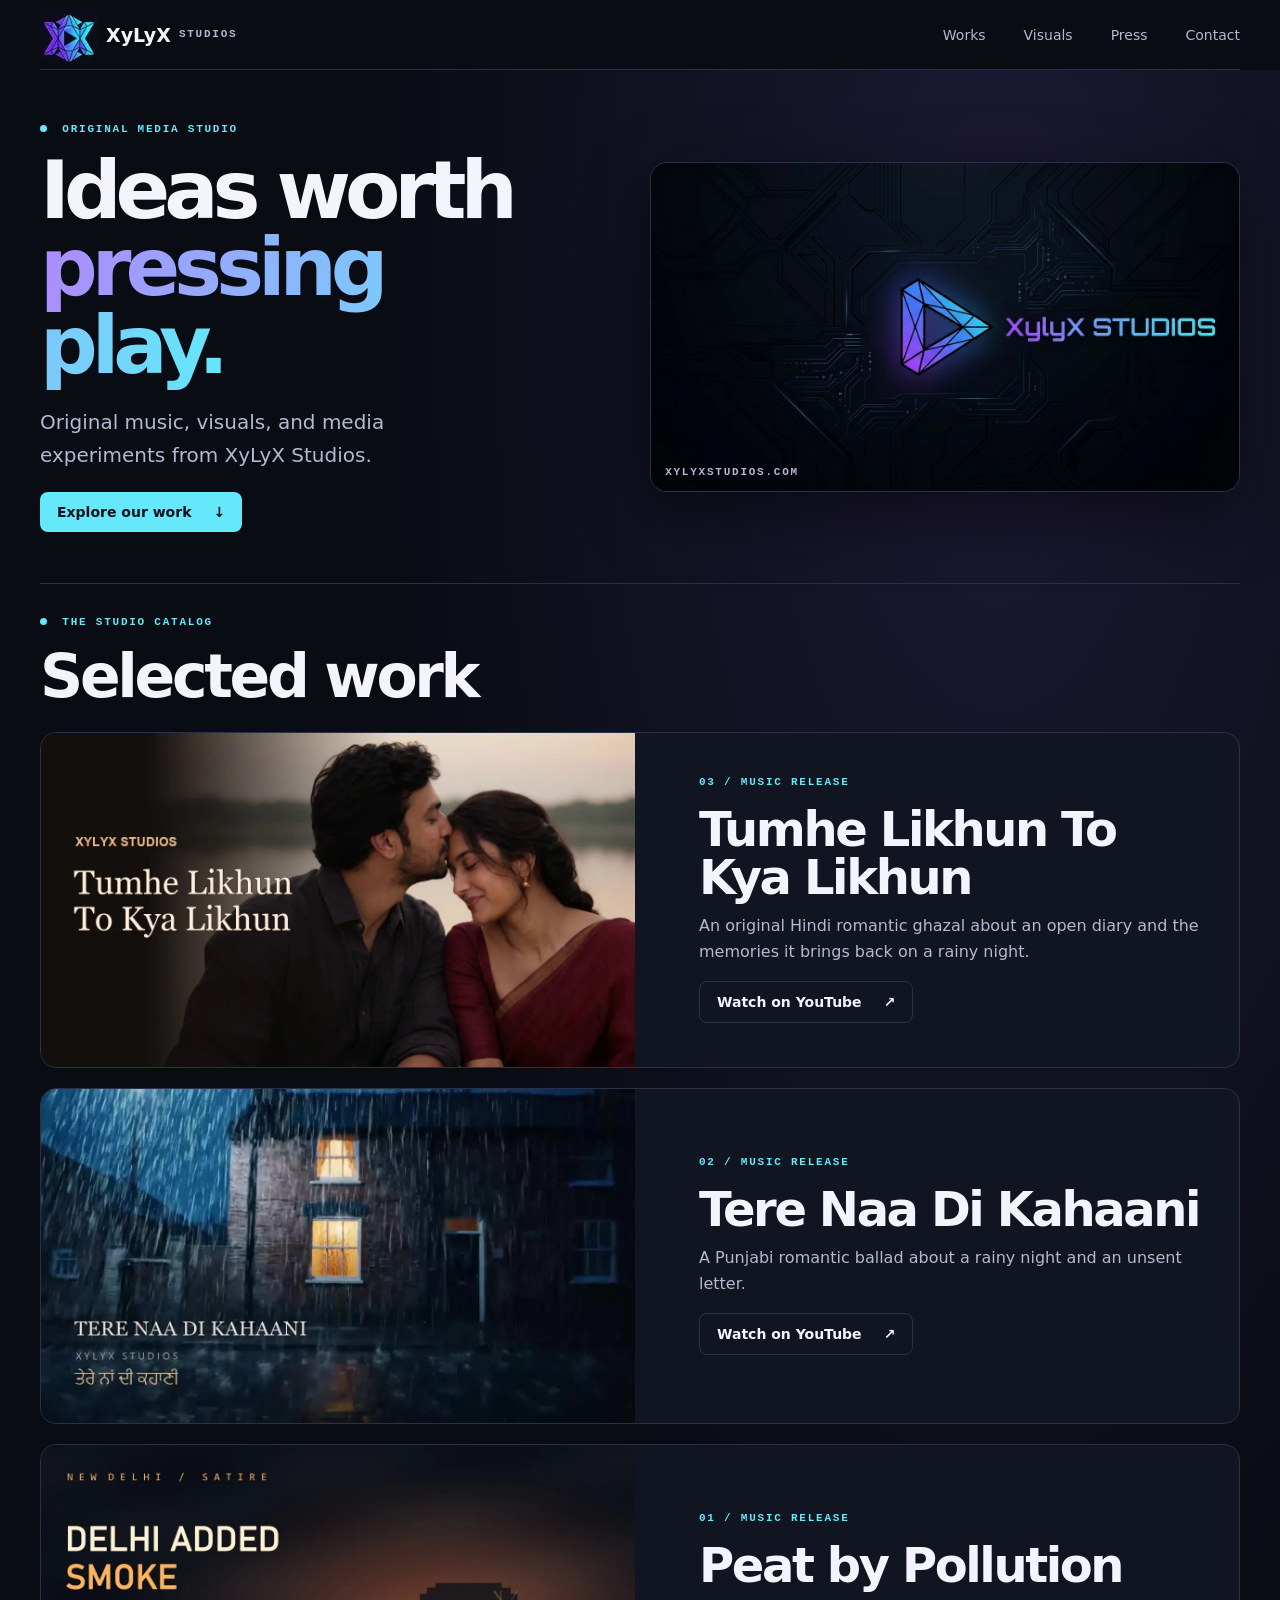
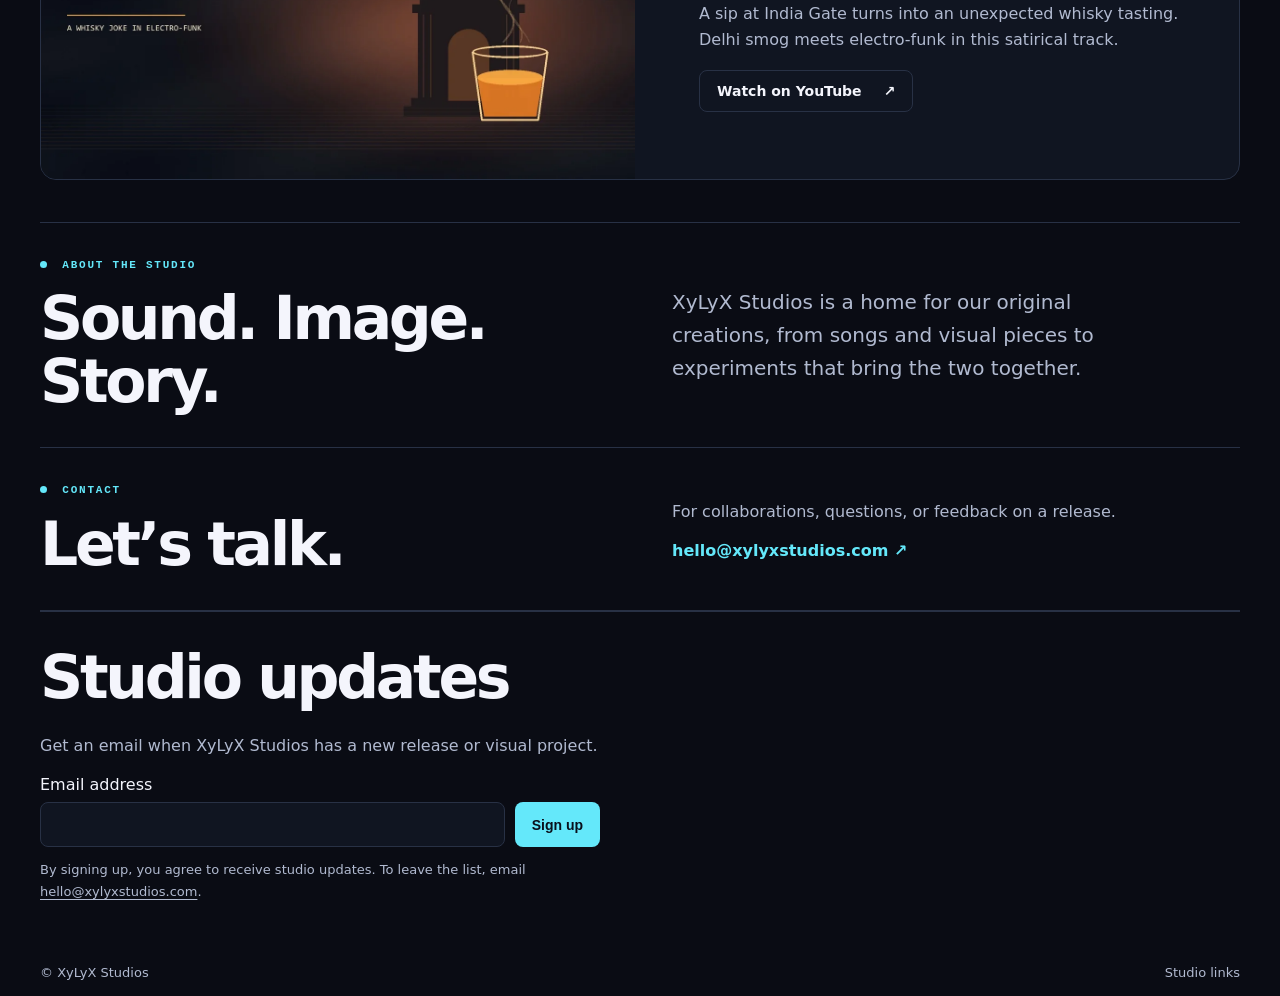
==== commit 1d7fc21c: "Publish Tumhe Likhun To Kya Likhun release" ====
--- a/index.html
+++ b/index.html
@@ -1,84 +1,88 @@
-<!doctype html>
-<html lang="en">
-<head>
-<meta charset="utf-8">
-<meta name="viewport" content="width=device-width,initial-scale=1">
-<title>XyLyX Studios | Original Music, Visuals &amp; Media Experiments</title>
-<meta name="description" content="Explore original music, visuals and creative media from XyLyX Studios.">
-<link rel="icon" href="assets/logo.jpg">
-<link rel="stylesheet" href="style.css">
-<link rel="canonical" href="https://xylyxstudios.com/">
-<meta property="og:type" content="website">
-<meta property="og:site_name" content="XyLyX Studios">
-<meta property="og:title" content="XyLyX Studios | Original Music, Visuals &amp; Media">
-<meta property="og:description" content="Explore original music, visuals and creative media from XyLyX Studios.">
-<meta property="og:url" content="https://xylyxstudios.com/">
-<meta property="og:image" content="https://xylyxstudios.com/assets/studio.jpg">
-<meta property="og:image:alt" content="XyLyX Studios wordmark on a dark circuit board">
-<meta name="twitter:card" content="summary_large_image">
-<meta name="twitter:title" content="XyLyX Studios | Original Music, Visuals &amp; Media">
-<meta name="twitter:description" content="Explore original music, visuals and creative media from XyLyX Studios.">
-<meta name="twitter:image" content="https://xylyxstudios.com/assets/studio.jpg">
-<meta name="twitter:image:alt" content="XyLyX Studios wordmark on a dark circuit board">
-<script type="application/ld+json">
-{
-  "@context": "https://schema.org",
-  "@graph": [
-    {
-      "@type": "Organization",
-      "@id": "https://xylyxstudios.com/#studio",
-      "name": "XyLyX Studios",
-      "url": "https://xylyxstudios.com/",
-      "logo": "https://xylyxstudios.com/assets/logo.jpg"
-    },
-    {
-      "@type": "WebSite",
-      "name": "XyLyX Studios",
-      "url": "https://xylyxstudios.com/",
-      "publisher": {
-        "@id": "https://xylyxstudios.com/#studio"
-      }
-    }
-  ]
-}
-</script>
-</head>
-<body>
-<a class="skip" href="#work">Skip to work</a>
-<header class="shell top">
-<a class="brand" href="#" aria-label="XyLyX Studios home"><img src="assets/logo.webp" width="96" height="96" alt="">XyLyX <span>STUDIOS</span></a>
-<nav aria-label="Main navigation"><a href="/works/">Works</a><a href="/visuals/">Visuals</a><a href="/press/">Press</a><a href="/contact/">Contact</a></nav>
-</header>
-<main class="shell">
-<section class="hero" aria-labelledby="hero-title">
-<div class="hero-copy"><p class="eyebrow"><i></i> ORIGINAL MEDIA STUDIO</p><h1 id="hero-title">Ideas worth<br><em>pressing play.</em></h1><p class="lead">Original music, visuals, and media experiments from XyLyX Studios.</p><a class="button primary" href="#work">Explore our work <span aria-hidden="true">↓</span></a></div>
-<div class="hero-art"><img src="assets/studio.webp" width="1376" height="768" alt="XyLyX Studios faceted play mark and wordmark against a circuit-board pattern" fetchpriority="high"><span aria-hidden="true">XYLYXSTUDIOS.COM</span></div>
-</section>
-<section id="work" class="work" aria-labelledby="work-title">
-<p class="eyebrow"><i></i> THE STUDIO CATALOG</p><h2 id="work-title">Selected work</h2>
-<div class="projects">
-<article class="project">
-<img class="cover" src="/assets/tere-naa-di-kahaani.webp" width="1280" height="720" alt="Tere Naa Di Kahaani title over a rainy night" loading="lazy">
-<div class="project-copy"><p class="eyebrow">02 / MUSIC RELEASE</p><h3><a href="/tere-naa-di-kahaani/">Tere Naa Di Kahaani</a></h3><p>A Punjabi romantic ballad about a rainy night and an unsent letter.</p><a class="button secondary" href="https://youtu.be/a_BpDMSbcS8">Watch on YouTube <span aria-hidden="true">↗</span></a></div>
-</article>
-<article class="project">
-<img class="cover" src="assets/peat.webp" width="1280" height="720" alt="A whisky glass in front of a hazy India Gate. The artwork reads Delhi Added Smoke." loading="lazy">
-<div class="project-copy"><p class="eyebrow">01 / MUSIC RELEASE</p><h3><a href="peat-by-pollution/">Peat by Pollution</a></h3><p>A sip at India Gate turns into an unexpected whisky tasting. Delhi smog meets electro-funk in this satirical track.</p><a class="button secondary" href="https://youtu.be/Ekf4F988dWw">Watch on YouTube <span aria-hidden="true">↗</span></a></div>
-</article>
-</div>
-</section>
-<section id="studio" class="split" aria-labelledby="studio-title"><div><p class="eyebrow"><i></i> ABOUT THE STUDIO</p><h2 id="studio-title">Sound. Image. Story.</h2></div><p class="lead">XyLyX Studios is a home for our original creations, from songs and visual pieces to experiments that bring the two together.</p></section>
-<section id="contact" class="split contact-block" aria-labelledby="contact-title"><div><p class="eyebrow"><i></i> CONTACT</p><h2 id="contact-title">Let’s talk.</h2></div><div><p>For collaborations, questions, or feedback on a release.</p><a class="mail" href="mailto:hello@xylyxstudios.com">hello@xylyxstudios.com <span aria-hidden="true">↗</span></a></div></section>
-<section class="signup" aria-label="Studio newsletter">
-<h2>Studio updates</h2>
-<p>Get an email when XyLyX Studios has a new release or visual project.</p>
-<form name="newsletter" method="POST" action="/subscribed/" data-netlify="true" netlify-honeypot="bot-field">
-<input type="hidden" name="form-name" value="newsletter">
-<p hidden><label>Leave this field empty <input name="bot-field"></label></p>
-<label for="newsletter-email">Email address</label>
-<div class="signup-row"><input id="newsletter-email" name="email" type="email" autocomplete="email" required><button class="button primary" type="submit">Sign up</button></div>
-<p class="signup-note">By signing up, you agree to receive studio updates. To leave the list, email <a href="mailto:hello@xylyxstudios.com">hello@xylyxstudios.com</a>.</p>
-</form></section></main>
-<footer class="shell footer"><span>© XyLyX Studios</span><a href="/links/">Studio links</a></footer>
-</body>
-</html>
+<!doctype html>
+<html lang="en">
+<head>
+<meta charset="utf-8">
+<meta name="viewport" content="width=device-width,initial-scale=1">
+<title>XyLyX Studios | Original Music, Visuals &amp; Media Experiments</title>
+<meta name="description" content="Explore original music, visuals and creative media from XyLyX Studios.">
+<link rel="icon" href="assets/logo.jpg">
+<link rel="stylesheet" href="style.css">
+<link rel="canonical" href="https://xylyxstudios.com/">
+<meta property="og:type" content="website">
+<meta property="og:site_name" content="XyLyX Studios">
+<meta property="og:title" content="XyLyX Studios | Original Music, Visuals &amp; Media">
+<meta property="og:description" content="Explore original music, visuals and creative media from XyLyX Studios.">
+<meta property="og:url" content="https://xylyxstudios.com/">
+<meta property="og:image" content="https://xylyxstudios.com/assets/studio.jpg">
+<meta property="og:image:alt" content="XyLyX Studios wordmark on a dark circuit board">
+<meta name="twitter:card" content="summary_large_image">
+<meta name="twitter:title" content="XyLyX Studios | Original Music, Visuals &amp; Media">
+<meta name="twitter:description" content="Explore original music, visuals and creative media from XyLyX Studios.">
+<meta name="twitter:image" content="https://xylyxstudios.com/assets/studio.jpg">
+<meta name="twitter:image:alt" content="XyLyX Studios wordmark on a dark circuit board">
+<script type="application/ld+json">
+{
+  "@context": "https://schema.org",
+  "@graph": [
+    {
+      "@type": "Organization",
+      "@id": "https://xylyxstudios.com/#studio",
+      "name": "XyLyX Studios",
+      "url": "https://xylyxstudios.com/",
+      "logo": "https://xylyxstudios.com/assets/logo.jpg"
+    },
+    {
+      "@type": "WebSite",
+      "name": "XyLyX Studios",
+      "url": "https://xylyxstudios.com/",
+      "publisher": {
+        "@id": "https://xylyxstudios.com/#studio"
+      }
+    }
+  ]
+}
+</script>
+</head>
+<body>
+<a class="skip" href="#work">Skip to work</a>
+<header class="shell top">
+<a class="brand" href="#" aria-label="XyLyX Studios home"><img src="assets/logo.webp" width="96" height="96" alt="">XyLyX <span>STUDIOS</span></a>
+<nav aria-label="Main navigation"><a href="/works/">Works</a><a href="/visuals/">Visuals</a><a href="/press/">Press</a><a href="/contact/">Contact</a></nav>
+</header>
+<main class="shell">
+<section class="hero" aria-labelledby="hero-title">
+<div class="hero-copy"><p class="eyebrow"><i></i> ORIGINAL MEDIA STUDIO</p><h1 id="hero-title">Ideas worth<br><em>pressing play.</em></h1><p class="lead">Original music, visuals, and media experiments from XyLyX Studios.</p><a class="button primary" href="#work">Explore our work <span aria-hidden="true">↓</span></a></div>
+<div class="hero-art"><img src="assets/studio.webp" width="1376" height="768" alt="XyLyX Studios faceted play mark and wordmark against a circuit-board pattern" fetchpriority="high"><span aria-hidden="true">XYLYXSTUDIOS.COM</span></div>
+</section>
+<section id="work" class="work" aria-labelledby="work-title">
+<p class="eyebrow"><i></i> THE STUDIO CATALOG</p><h2 id="work-title">Selected work</h2>
+<div class="projects">
+<article class="project">
+<img class="cover" src="/assets/tumhe-likhun-to-kya-likhun.webp" width="1280" height="720" alt="Tumhe Likhun To Kya Likhun artwork showing the fictional couple by a lake" loading="lazy">
+<div class="project-copy"><p class="eyebrow">03 / MUSIC RELEASE</p><h3><a href="/tumhe-likhun-to-kya-likhun/">Tumhe Likhun To Kya Likhun</a></h3><p>An original Hindi romantic ghazal about an open diary and the memories it brings back on a rainy night.</p><a class="button secondary" href="https://youtu.be/kgetzvB3qkU">Watch on YouTube <span aria-hidden="true">↗</span></a></div>
+</article>
+<article class="project">
+<img class="cover" src="/assets/tere-naa-di-kahaani.webp" width="1280" height="720" alt="Tere Naa Di Kahaani title over a rainy night" loading="lazy">
+<div class="project-copy"><p class="eyebrow">02 / MUSIC RELEASE</p><h3><a href="/tere-naa-di-kahaani/">Tere Naa Di Kahaani</a></h3><p>A Punjabi romantic ballad about a rainy night and an unsent letter.</p><a class="button secondary" href="https://youtu.be/a_BpDMSbcS8">Watch on YouTube <span aria-hidden="true">↗</span></a></div>
+</article>
+<article class="project">
+<img class="cover" src="assets/peat.webp" width="1280" height="720" alt="A whisky glass in front of a hazy India Gate. The artwork reads Delhi Added Smoke." loading="lazy">
+<div class="project-copy"><p class="eyebrow">01 / MUSIC RELEASE</p><h3><a href="peat-by-pollution/">Peat by Pollution</a></h3><p>A sip at India Gate turns into an unexpected whisky tasting. Delhi smog meets electro-funk in this satirical track.</p><a class="button secondary" href="https://youtu.be/Ekf4F988dWw">Watch on YouTube <span aria-hidden="true">↗</span></a></div>
+</article>
+</div>
+</section>
+<section id="studio" class="split" aria-labelledby="studio-title"><div><p class="eyebrow"><i></i> ABOUT THE STUDIO</p><h2 id="studio-title">Sound. Image. Story.</h2></div><p class="lead">XyLyX Studios is a home for our original creations, from songs and visual pieces to experiments that bring the two together.</p></section>
+<section id="contact" class="split contact-block" aria-labelledby="contact-title"><div><p class="eyebrow"><i></i> CONTACT</p><h2 id="contact-title">Let’s talk.</h2></div><div><p>For collaborations, questions, or feedback on a release.</p><a class="mail" href="mailto:hello@xylyxstudios.com">hello@xylyxstudios.com <span aria-hidden="true">↗</span></a></div></section>
+<section class="signup" aria-label="Studio newsletter">
+<h2>Studio updates</h2>
+<p>Get an email when XyLyX Studios has a new release or visual project.</p>
+<form name="newsletter" method="POST" action="/subscribed/" data-netlify="true" netlify-honeypot="bot-field">
+<input type="hidden" name="form-name" value="newsletter">
+<p hidden><label>Leave this field empty <input name="bot-field"></label></p>
+<label for="newsletter-email">Email address</label>
+<div class="signup-row"><input id="newsletter-email" name="email" type="email" autocomplete="email" required><button class="button primary" type="submit">Sign up</button></div>
+<p class="signup-note">By signing up, you agree to receive studio updates. To leave the list, email <a href="mailto:hello@xylyxstudios.com">hello@xylyxstudios.com</a>.</p>
+</form></section></main>
+<footer class="shell footer"><span>© XyLyX Studios</span><a href="/links/">Studio links</a></footer>
+</body>
+</html>
